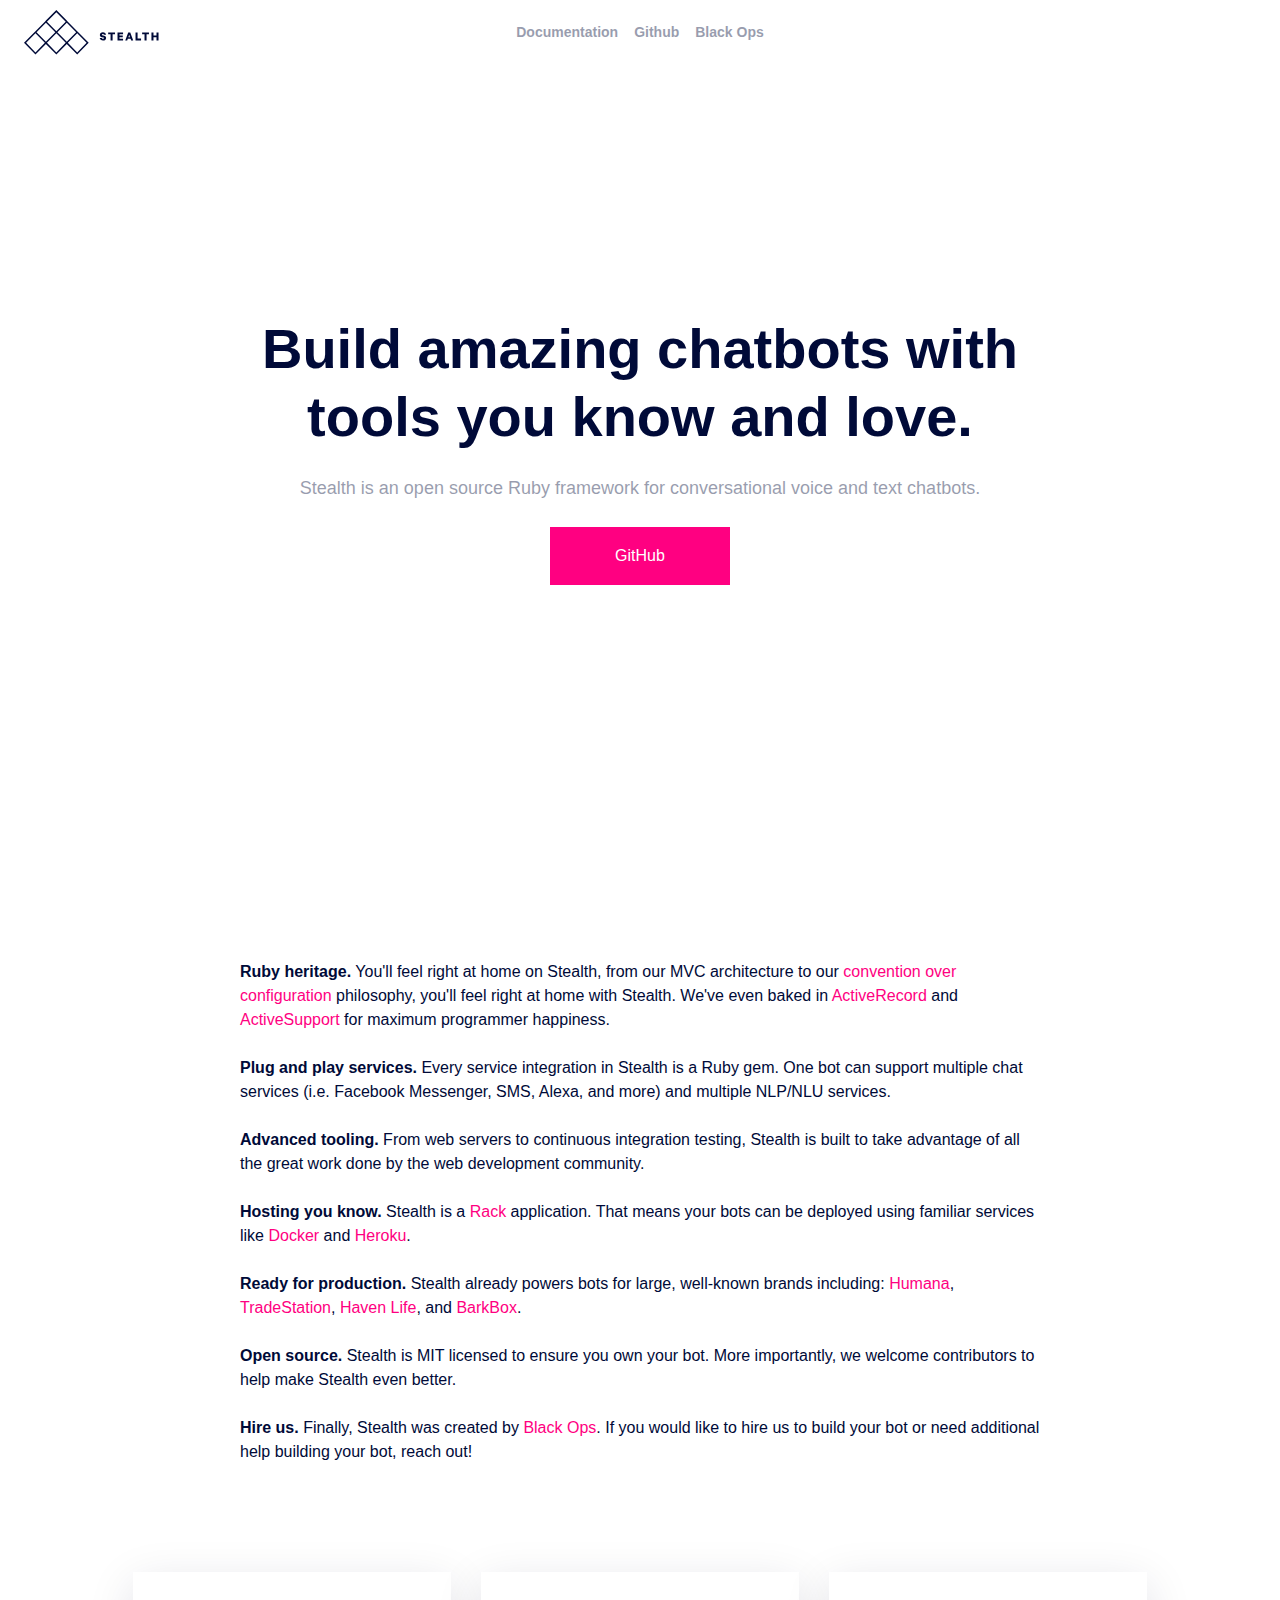
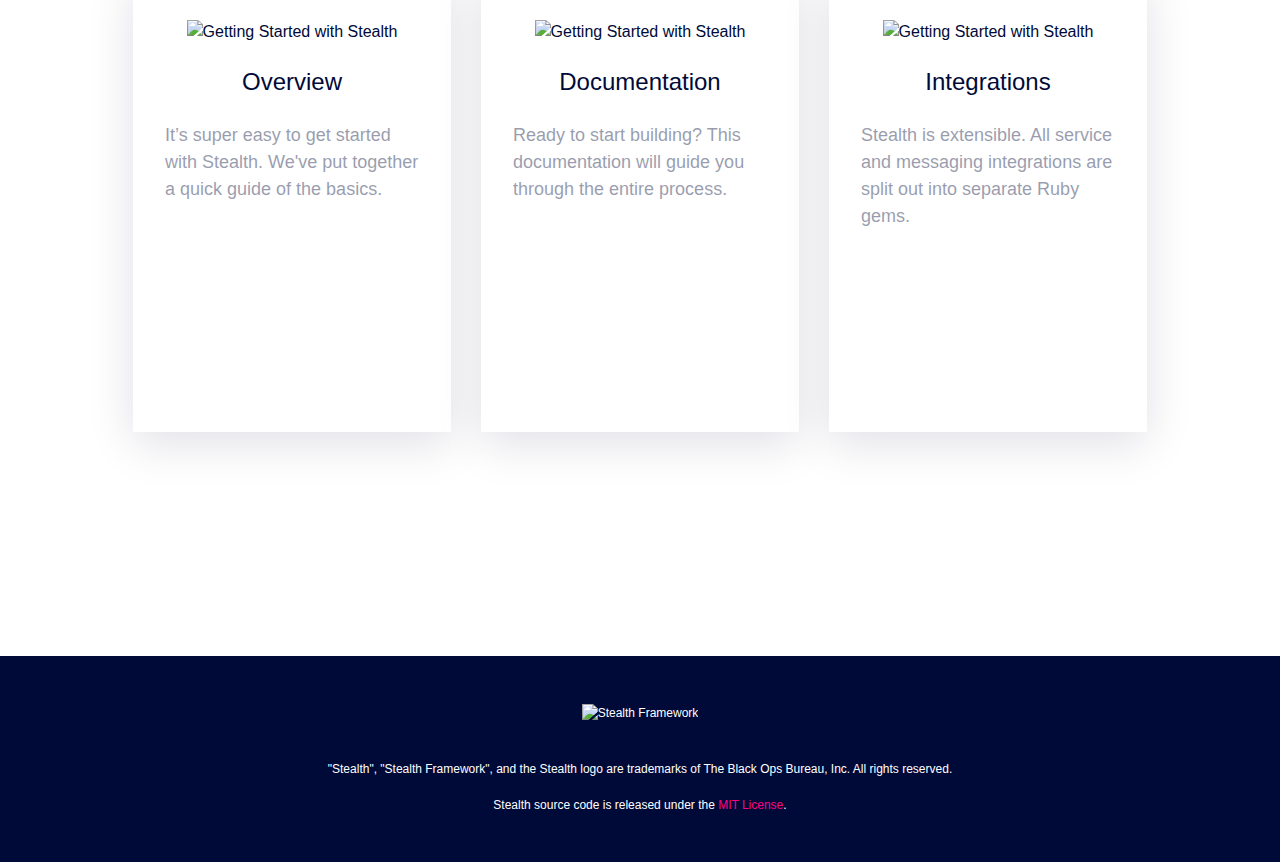
==== index.html @ ce64da05 "Adjust padding on tiles" ====
<!doctype html>
<html lang="en">
  <head>
    <meta charset="utf-8">
    <meta name="viewport" content="width=device-width, initial-scale=1, shrink-to-fit=no">
    <meta name="description" content="Stealth - Build amazing chatbots with tools you know and love.">
    <meta name="author" content="The Black Ops Bureau, Inc">

    <meta property="og:title" content="Stealth - Build amazing chatbots with tools you know and love.">
    <meta property="og:description" content="Stealth is an open source Ruby framework for conversational voice and text chatbots.">
    <meta property="og:image" content="https://hellostealth.github.io/images/meta.jpg">
    <meta property="og:url" content="https://hellostealth.org">

    <meta name="twitter:card" content="summary_large_image">
    <meta name="twitter:site" content="@whoisblackops">
    <meta name="twitter:creator" content="@whoisblackops">
    <meta name="twitter:title" content="Stealth - Build amazing chatbots with tools you know and love.">
    <meta name="twitter:description" content="Stealth is an open source Ruby framework for conversational voice and text chatbots.">
    <meta name="twitter:image" content="https://hellostealth.github.io/images/meta.jpg">

    <!-- Fav Icon -->

    <link rel="apple-touch-icon" sizes="57x57" href="https://hellostealth.github.io/images/apple-icon-57x57.png">
    <link rel="apple-touch-icon" sizes="60x60" href="https://hellostealth.github.io/images/apple-icon-60x60.png">
    <link rel="apple-touch-icon" sizes="72x72" href="https://hellostealth.github.io/images/apple-icon-72x72.png">
    <link rel="apple-touch-icon" sizes="76x76" href="https://hellostealth.github.io/images/apple-icon-76x76.png">
    <link rel="apple-touch-icon" sizes="114x114" href="https://hellostealth.github.io/images/apple-icon-114x114.png">
    <link rel="apple-touch-icon" sizes="120x120" href="https://hellostealth.github.io/images/apple-icon-120x120.png">
    <link rel="apple-touch-icon" sizes="144x144" href="https://hellostealth.github.io/images//apple-icon-144x144.png">
    <link rel="apple-touch-icon" sizes="152x152" href="https://hellostealth.github.io/images/apple-icon-152x152.png">
    <link rel="apple-touch-icon" sizes="180x180" href="https://hellostealth.github.io/images/apple-icon-180x180.png">
    <link rel="icon" type="image/png" sizes="192x192"  href="https://hellostealth.github.io/images/android-icon-192x192.png">
    <link rel="icon" type="image/png" sizes="32x32" href="https://hellostealth.github.io/images/favicon-32x32.png">
    <link rel="icon" type="image/png" sizes="96x96" href="https://hellostealth.github.io/images/favicon-96x96.png">
    <link rel="icon" type="image/png" sizes="16x16" href="https://hellostealth.github.io/images/favicon-16x16.png">
    <link rel="manifest" href="https://hellostealth.github.io/images/manifest.json">
    <!-- Fonts -->
    <link href="https://fonts.googleapis.com/css?family=Open+Sans" rel="stylesheet">
    <meta name="msapplication-TileColor" content="#ffffff">
    <meta name="msapplication-TileImage" content="https://hellostealth.github.io/images/ms-icon-144x144.png">
    <meta name="theme-color" content="#ffffff">

    <title>Stealth - Build amazing chatbots with tools you know and love.</title>

    <!-- Bootstrap core CSS -->
    <link rel="stylesheet" href="https://maxcdn.bootstrapcdn.com/bootstrap/4.0.0/css/bootstrap.min.css" integrity="sha384-Gn5384xqQ1aoWXA+058RXPxPg6fy4IWvTNh0E263XmFcJlSAwiGgFAW/dAiS6JXm" crossorigin="anonymous">

    <!-- Custom styles for this template -->
    <link href="css/stealth.css" rel="stylesheet">
    <link href="css/iconic-bootstrap.css" rel="stylesheet">
  </head>

  <body>

    <header>
      <nav class="navbar navbar-expand-lg navbar-light fixed-top py-3 px-4">

        <a href="/" class="navbar-brand"><img src="images/logo.svg" alt="Stealth Framework"></a>

        <button class="navbar-toggler" type="button" data-toggle="collapse" data-target="#navbarCollapse" aria-controls="navbarCollapse" aria-expanded="false" aria-label="Toggle navigation">
          <span class="navbar-toggler-icon"></span>
        </button>

        <div class="collapse navbar-collapse" id="navbarCollapse">
          <ul class="navbar-nav m-auto text-center">
            <li class="nav-item"><a href="/docs" class="nav-link">Documentation</a></li>
            <li class="nav-item"><a href="https://github.com/hellostealth/stealth" class="nav-link">Github</a></li>
            <li class="nav-item"><a href="https://whoisblackops.com/" class="nav-link">Black Ops</a></li>
          </ul>
        </div>

      </nav>
    </header>


    <div class="d-flex align-items-center overflow-hidden p-md-5 start-nav-change text-center glitch-holder height-100">
      <div class="col-lg-8 p-md-0 mx-auto my-5">
        <h1 class="display-4 font-weight-bold">
          Build amazing chatbots with tools you know and love.
        </h1>
        <p class="lead font-weight-normal">Stealth is an open source Ruby framework for conversational voice and text chatbots.</p>
        <a class="btn btn-primary" href="https://github.com/hellostealth/stealth"><span class="iconic iconic-social-github" title="star" aria-hidden="true"></span> GitHub</a>
      </div>
    </div>

    <div class="container">
      <ul class="value-prop-list">
        <li class="value-prop-list-item"><strong>Ruby heritage.</strong>  You'll feel right at home on Stealth, from our MVC architecture to our <a href="https://en.wikipedia.org/wiki/Convention_over_configuration">convention over configuration</a> philosophy, you'll feel right at home with Stealth. We've even baked in <a href="http://guides.rubyonrails.org/active_record_basics.html">ActiveRecord</a> and <a href="http://guides.rubyonrails.org/active_support_core_extensions.html">ActiveSupport</a> for maximum programmer happiness.</li>
        <li class="value-prop-list-item"><strong>Plug and play services.</strong> Every service integration in Stealth is a Ruby gem. One bot can support multiple chat services (i.e. Facebook Messenger, SMS, Alexa, and more) and multiple NLP/NLU services.</li>
        <li class="value-prop-list-item"><strong>Advanced tooling.</strong> From web servers to continuous integration testing, Stealth is built to take advantage of all the great work done by the web development community.</li>
        <li class="value-prop-list-item"><strong>Hosting you know.</strong> Stealth is a <a href="http://rack.github.io">Rack</a> application. That means your bots can be deployed using familiar services like <a href="https://www.docker.com">Docker</a> and <a href="https://www.heroku.com">Heroku</a>.</li>
        <li class="value-prop-list-item"><strong>Ready for production.</strong> Stealth already powers bots for large, well-known brands including: <a href="https://www.humana.com">Humana</a>, <a href="https://www.tradestation.com">TradeStation</a>, <a href="https://www.havenlife.com">Haven Life</a>, and <a href="https://www.barkbox.com">BarkBox</a>.</li>
        <li class="value-prop-list-item"><strong>Open source.</strong> Stealth is MIT licensed to ensure you own your bot. More importantly, we welcome contributors to help make Stealth even better.</li>
        <li class="value-prop-list-item"><strong>Hire us.</strong> Finally, Stealth was created by <a href="https://www.whoisblackops.com">Black Ops</a>. If you would like to hire us to build your bot or need additional help building your bot, reach out!</li>
      </ul>

      <div class="mt-4 p-5 items">
        <div class="row">
          <a href="docs/#introduction" class="block col-sm-12 col-md-6 col-lg-4 mb-5">
            <div class="px-3 py-5 text-center item">
              <img src="images/getting-started.svg" alt="Getting Started with Stealth" class="mb-4">
              <h4 class='mb-3'>Overview</h4>
              <p class="lead text-left px-3">It’s super easy to get started with Stealth. We've put together a quick guide of the basics.</p>
            </div>
          </a>
          <a href="docs/index.html" class="block col-sm-12 col-md-6 col-lg-4 mb-5">
            <div class="px-3 py-5 text-center item">
              <img src="images/docs.svg" alt="Getting Started with Stealth" class="mb-4">
              <h4 class='mb-3'>Documentation</h4>
              <p class="lead text-left px-3">Ready to start building? This documentation will guide you through the entire process.</p>
            </div>
          </a>
          <a href="docs/index.html#messaging_integrations" class="block col-sm-12 col-md-6 col-lg-4 mb-5">
            <div class="px-3 py-5 text-center item">
              <img src="images/drivers.svg" alt="Getting Started with Stealth" class="mb-4">
              <h4 class='mb-3'>Integrations</h4>
              <p class="lead text-left px-3">Stealth is extensible. All service and messaging integrations are split out into separate Ruby gems.</p>
            </div>
          </a>
        </div>

      </div>
    </div>


    <footer class="py-5">
      <div class="container">
        <div class="row">
          <div class="col-12 col-md">
            <img src="images/logo-footer@2x.png" alt="Stealth Framework"><br /><br />
            "Stealth", "Stealth Framework", and the Stealth logo are trademarks of The Black Ops Bureau, Inc. All rights reserved.<br /><br />
            Stealth source code is released under the <a href="https://opensource.org/licenses/MIT">MIT License</a>.
          </div>
        </div>
      </div>
    </footer>


    <script src="https://code.jquery.com/jquery-3.2.1.slim.min.js" integrity="sha384-KJ3o2DKtIkvYIK3UENzmM7KCkRr/rE9/Qpg6aAZGJwFDMVNA/GpGFF93hXpG5KkN" crossorigin="anonymous"></script>
    <script src="https://cdnjs.cloudflare.com/ajax/libs/popper.js/1.12.9/umd/popper.min.js" integrity="sha384-ApNbgh9B+Y1QKtv3Rn7W3mgPxhU9K/ScQsAP7hUibX39j7fakFPskvXusvfa0b4Q" crossorigin="anonymous"></script>
    <script src="https://maxcdn.bootstrapcdn.com/bootstrap/4.0.0/js/bootstrap.min.js" integrity="sha384-JZR6Spejh4U02d8jOt6vLEHfe/JQGiRRSQQxSfFWpi1MquVdAyjUar5+76PVCmYl" crossorigin="anonymous"></script>
  </body>
</html>
---- css/stealth.css ----
/* Globals */

body {
  font-family: -apple-system,BlinkMacSystemFont,"Segoe UI",Roboto,"Helvetica Neue",Arial,sans-serif,"Apple Color Emoji","Segoe UI Emoji","Segoe UI Symbol";
  color: #000A38;
  background-image: url('../images/pattern.png');
}

// View Height
.height-25{min-height: 25vh;}
.height-50{min-height: 50vh;}
.height-65{min-height: 65vh;}
.height-75{min-height: 75vh;}
.height-100{min-height: 100vh;}

/* Headers */

h1, h2, h3 {
  color: #000A38;
}

@media only screen and (max-width: 768px) {
    .display-4{
      font-size: 2.5rem !important;
    }
}

p.lead {
  opacity: .40;
  font-size: 18px;
  margin: 25px 0;
}

/* Nav */

nav.navbar {
  background: #FFF;
  transition: background 350ms cubic-bezier(0.23, 1, 0.32, 1);
}
nav.navbar .navbar-brand img {
  width: 135px;
}
@media (min-width: 992px) {
  nav.navbar .navbar-brand {
    position: absolute;
  }
}
nav.navbar .navbar-toggler {
  border: none;
}
nav.navbar .navbar-toggler:focus {
  box-shadow: none !important;
  outline: 0px;
}
nav.navbar a.nav-link {
  font-weight: 700 !important;
  color: #000A38 !important;
  opacity: .40;
  font-size: 14px;
  line-height: 1.2;
}
nav.navbar a.nav-link.active {
  color: #000;
}



/* btns */

.btn {
  border-radius: 0;
  padding: 1rem 4rem;
}

.btn.btn-primary {
  background-color: #FF0081;
  border-color: #FF0081
}

/* Links */

a.block {
  color: inherit;
  text-decoration: inherit;
  transition: all .2s ease-in-out;
}

a:hover {
  color: inherit;
  text-decoration: inherit;
  transform: scale(1.05);
}

a:active {
  color: inherit;
  text-decoration: inherit;
}

/*
 * Custom translucent site header
 */

.site-header {}

.site-header .logo img {
  width: 146px;
}

.site-header a {}

.site-header ul {
  list-style: none;
  margin: 0;
}

.site-header ul li {
  display: inline-block;
  padding: 20px;
}

.site-header ul li a, .site-header ul li a:visited {
  color: #000A38;
  font-size: 12px;
  letter-spacing: 1px;
  font-weight: 600;
  text-transform: uppercase;
}

.site-header ul li a:hover {
  border-bottom: 2px solid #000A38;
}

.site-header ul li:last-child {
  margin-right: 0;
}

.site-header a:hover {}

ul.value-prop-list {
  max-width: 800px;
  margin: 60px auto;
  padding: 0;
  list-style-type: none;
}

ul.value-prop-list li {
  font-size: 16px;
  line-height: 24px;
  margin-bottom: 24px;
}

ul.value-prop-list li a, ul.value-prop-list li a:visited {
  color: #FF0081;
}

.items {
  margin-bottom: 8rem;
}

.items .item {
  min-height: 460px;
  background: #FFFFFF;
  box-shadow: 0 12px 44px 0 rgba(0, 10, 56, 0.12);
}

.items .item img {
  width: 200px;
}

.items .item h4 {
  color: #000A38;
}

/* Nav */

nav.site-header {
  background: rgba(255, 255, 255, 0.9);
}

/* Footer */

footer {
  padding: 25px 0;
  background: #000A38;
  color: #FFF;
  font-size: 12px;
  font-weight: 300;
  text-align: center;
}

footer img {
  margin-bottom: 20px;
  width: 47px;
}

footer a, footer a:visited {
  color: #FF0081;
}

.flex-equal>* {
  -ms-flex: 1;
  -webkit-box-flex: 1;
  flex: 1;
}

@media (min-width: 768px) {
  .flex-md-equal>* {
    -ms-flex: 1;
    -webkit-box-flex: 1;
    flex: 1;
  }
}

.overflow-hidden {
  overflow: hidden;
}
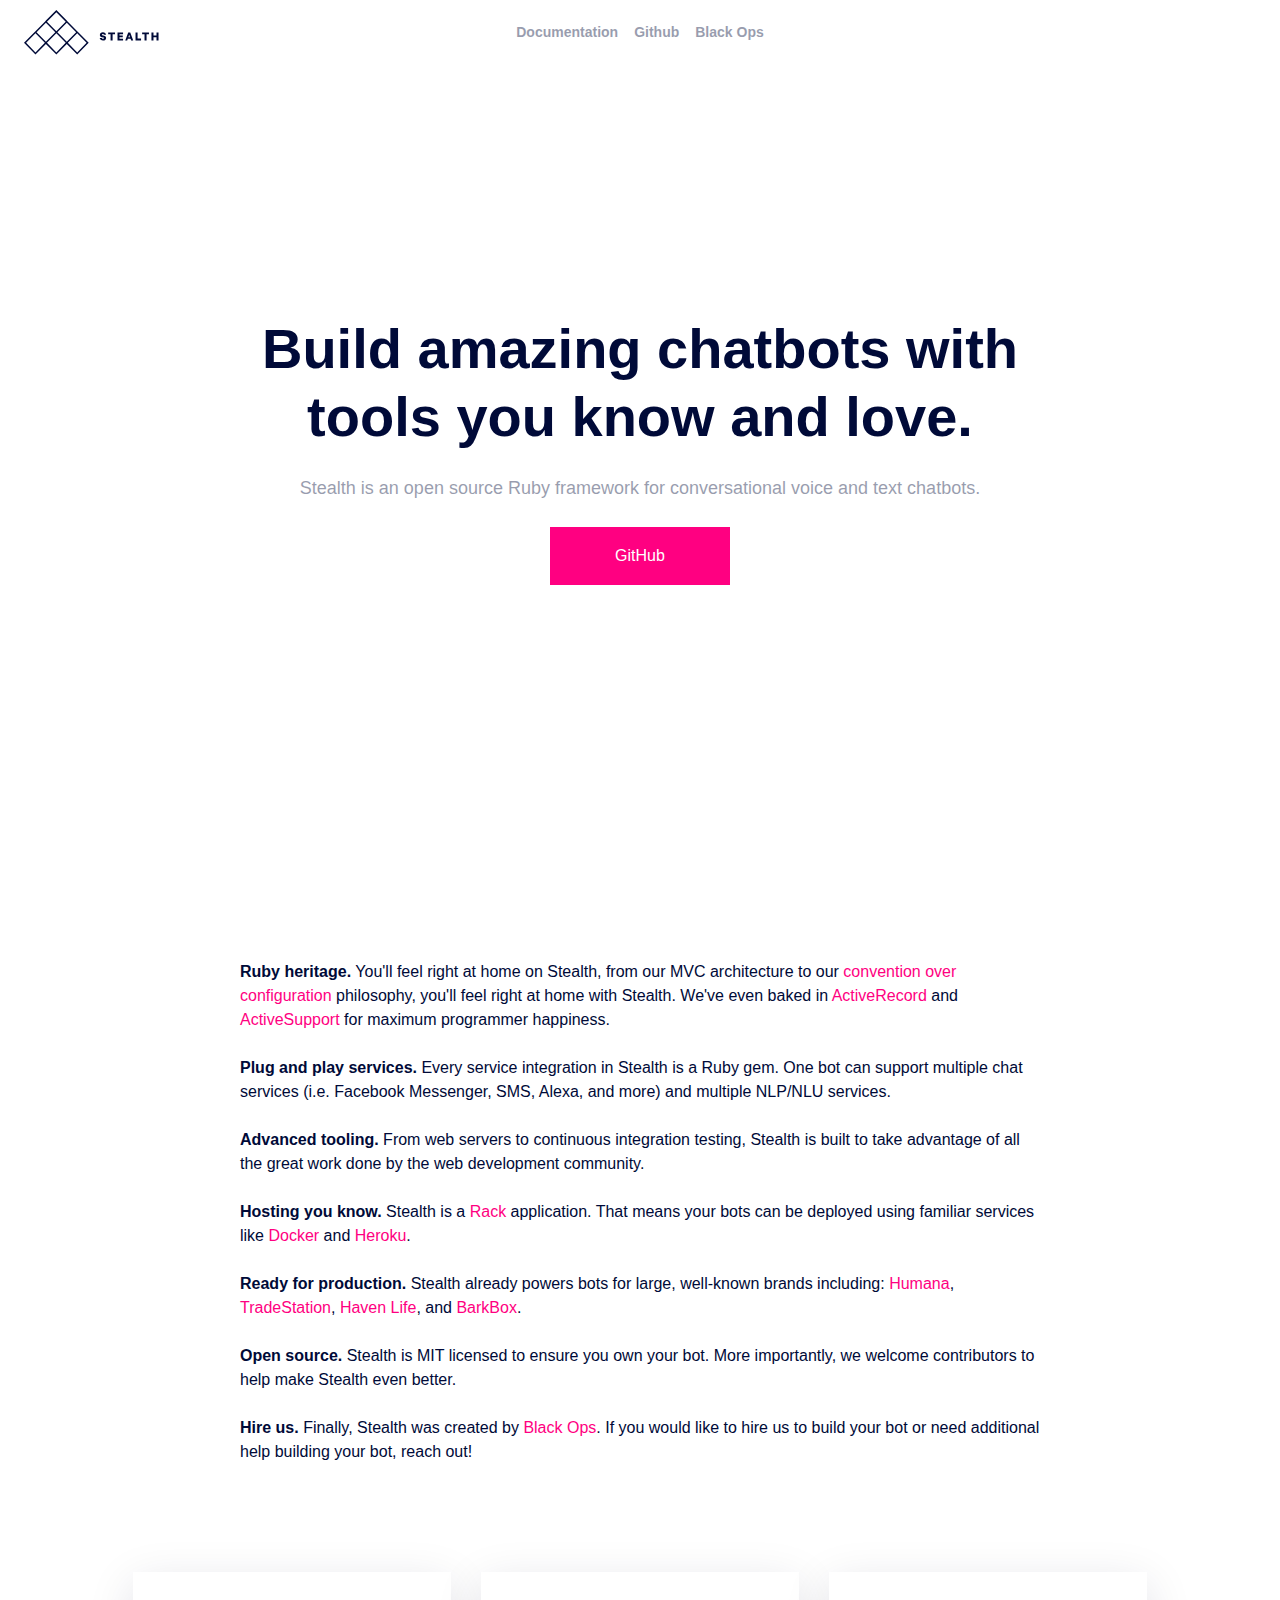
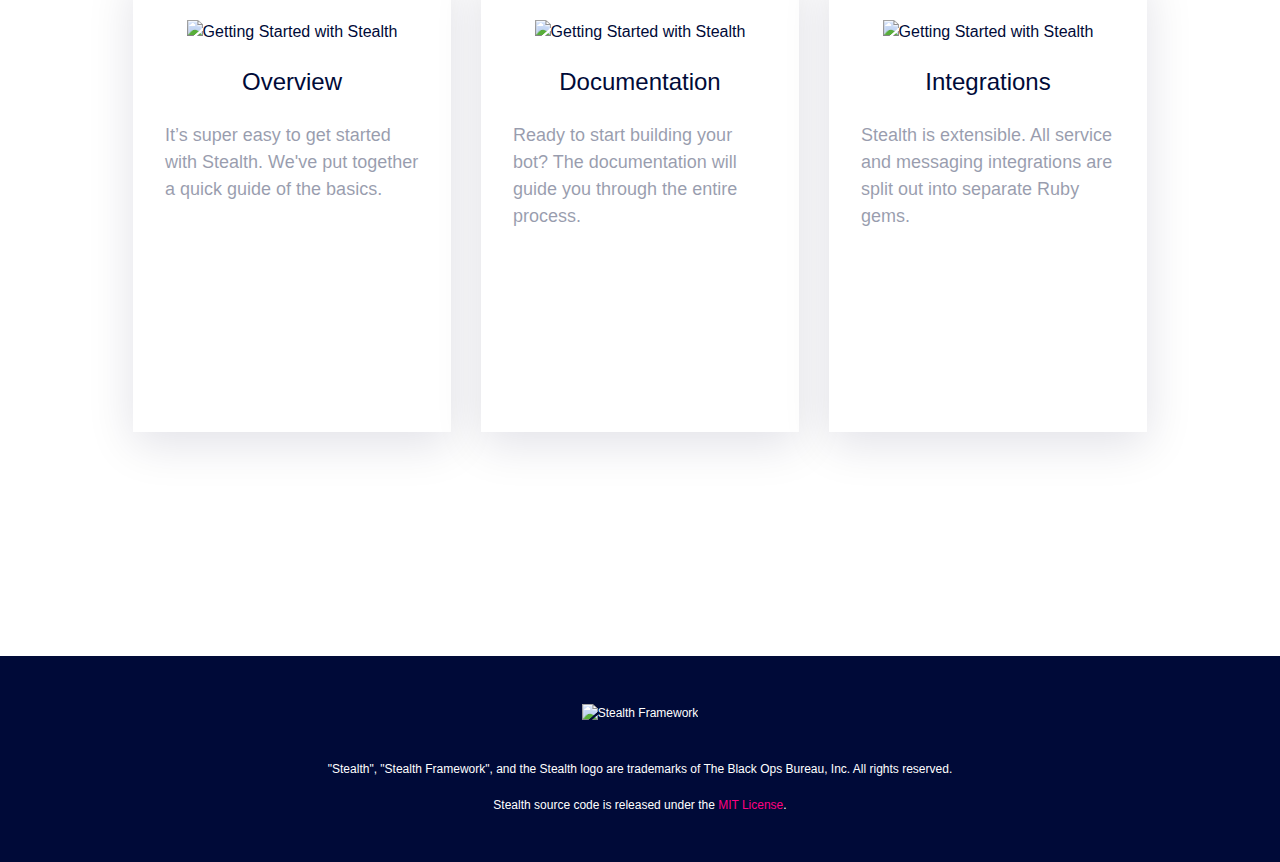
==== commit dbd9ecc3: "More copy tweak" ====
--- a/index.html
+++ b/index.html
@@ -107,7 +107,7 @@
             <div class="px-3 py-5 text-center item">
               <img src="images/docs.svg" alt="Getting Started with Stealth" class="mb-4">
               <h4 class='mb-3'>Documentation</h4>
-              <p class="lead text-left px-3">Ready to start building? This documentation will guide you through the entire process.</p>
+              <p class="lead text-left px-3">Ready to start building your bot? The documentation will guide you through the entire process.</p>
             </div>
           </a>
           <a href="docs/index.html#messaging_integrations" class="block col-sm-12 col-md-6 col-lg-4 mb-5">
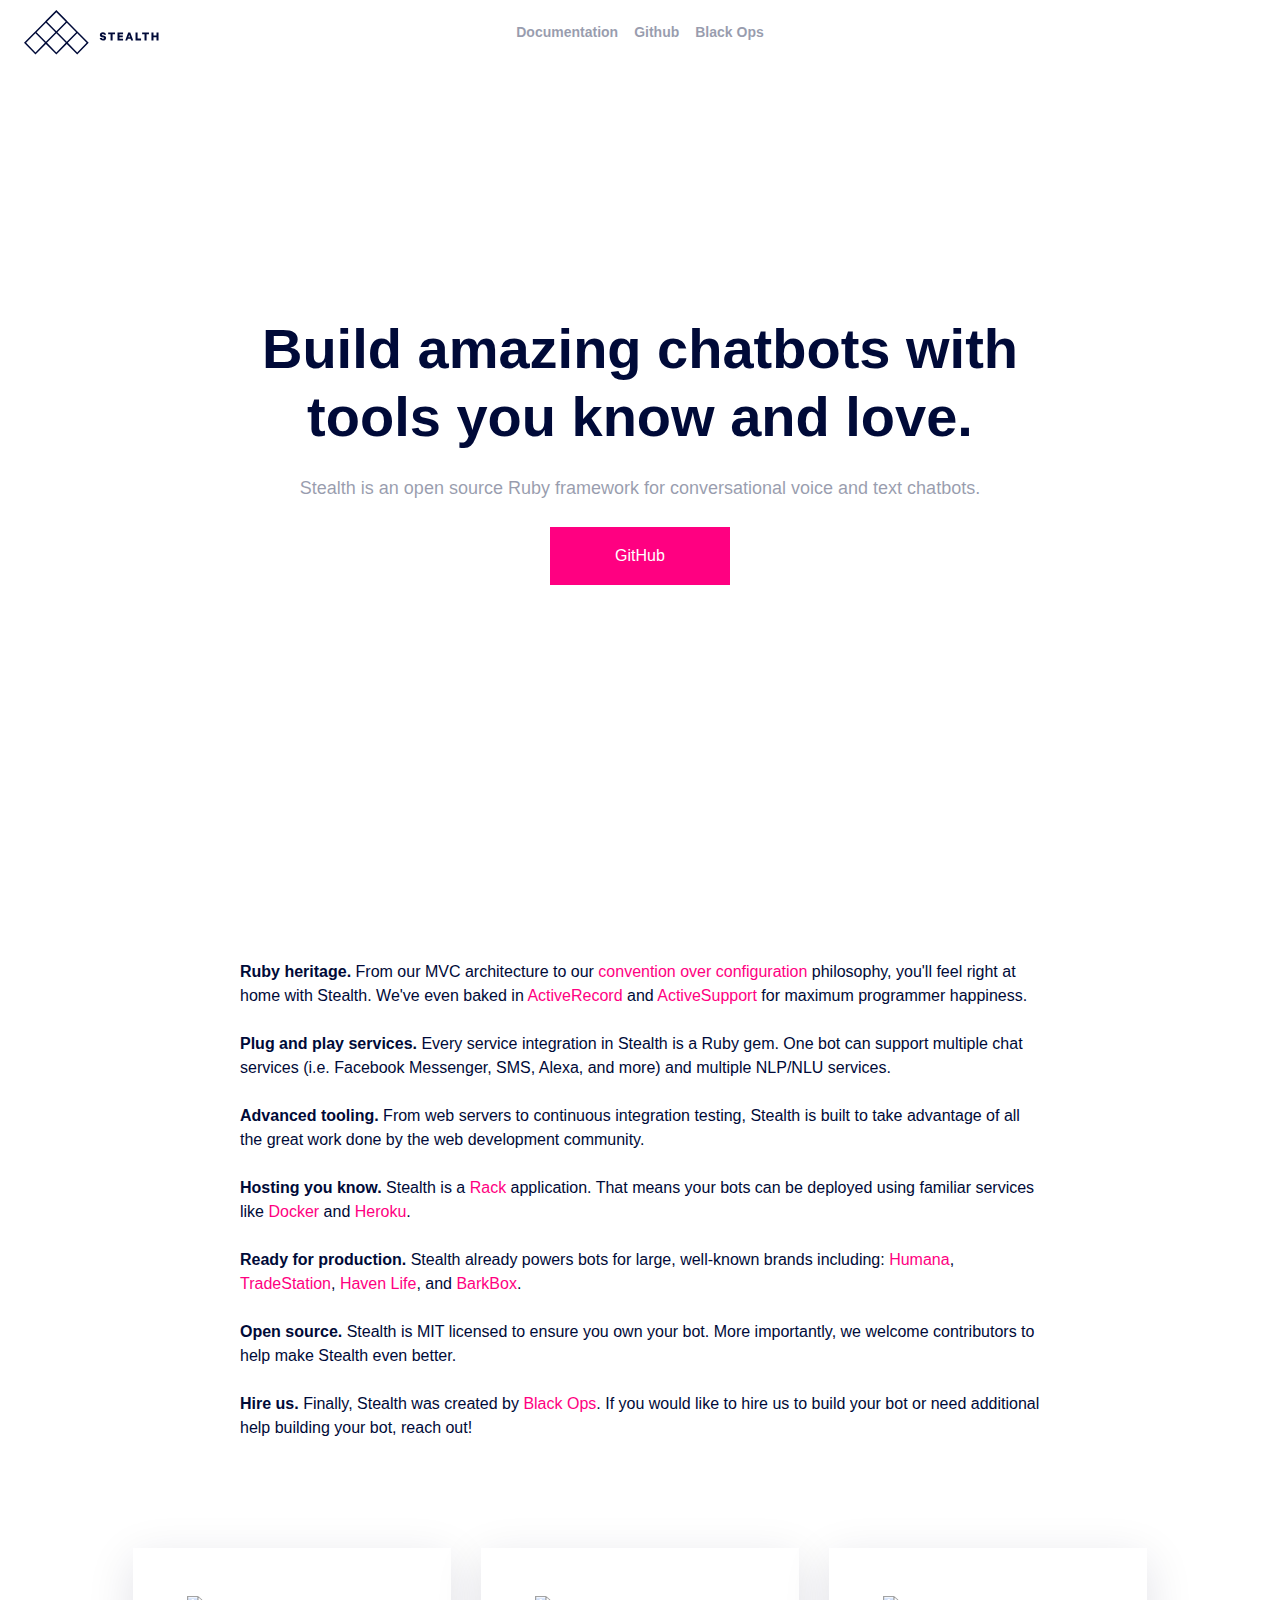
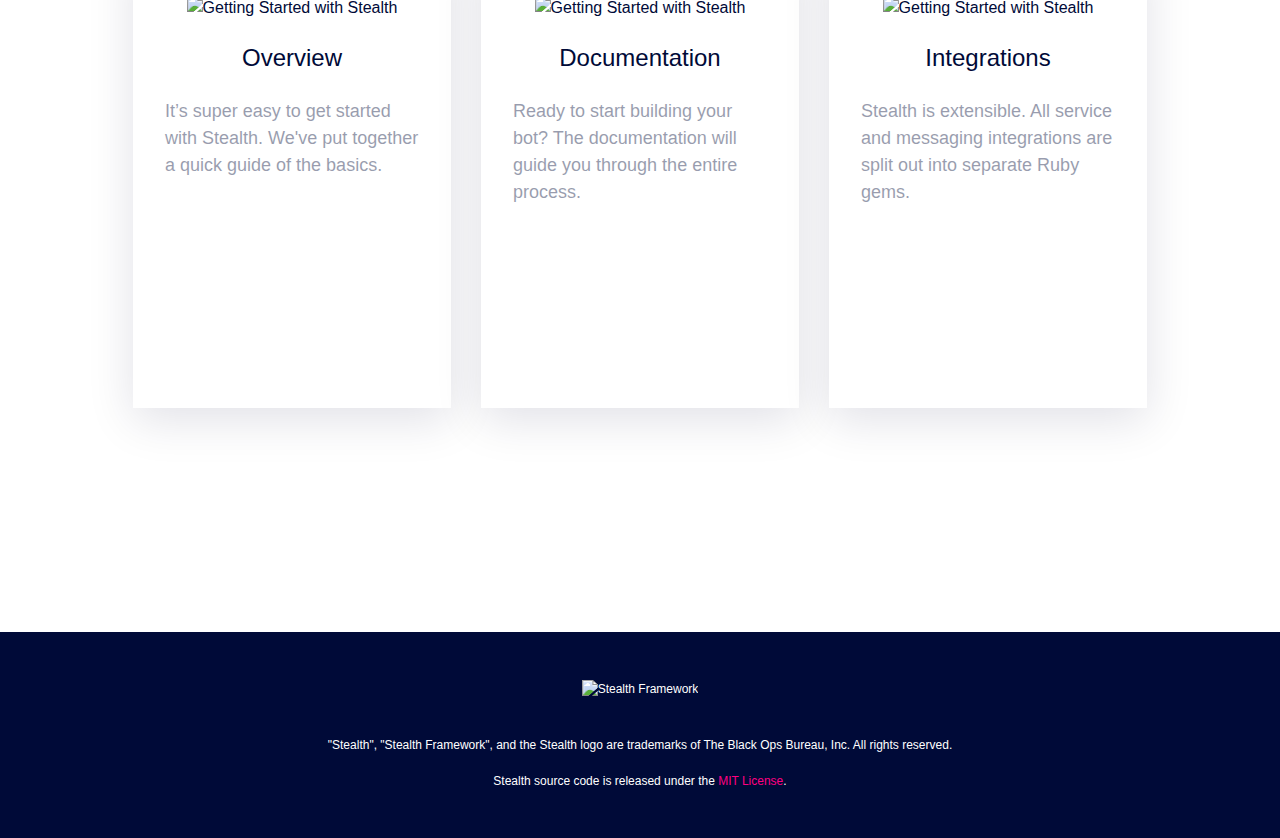
==== commit 16c3adb8: "Redundant" ====
--- a/index.html
+++ b/index.html
@@ -85,7 +85,7 @@
 
     <div class="container">
       <ul class="value-prop-list">
-        <li class="value-prop-list-item"><strong>Ruby heritage.</strong>  You'll feel right at home on Stealth, from our MVC architecture to our <a href="https://en.wikipedia.org/wiki/Convention_over_configuration">convention over configuration</a> philosophy, you'll feel right at home with Stealth. We've even baked in <a href="http://guides.rubyonrails.org/active_record_basics.html">ActiveRecord</a> and <a href="http://guides.rubyonrails.org/active_support_core_extensions.html">ActiveSupport</a> for maximum programmer happiness.</li>
+        <li class="value-prop-list-item"><strong>Ruby heritage.</strong> From our MVC architecture to our <a href="https://en.wikipedia.org/wiki/Convention_over_configuration">convention over configuration</a> philosophy, you'll feel right at home with Stealth. We've even baked in <a href="http://guides.rubyonrails.org/active_record_basics.html">ActiveRecord</a> and <a href="http://guides.rubyonrails.org/active_support_core_extensions.html">ActiveSupport</a> for maximum programmer happiness.</li>
         <li class="value-prop-list-item"><strong>Plug and play services.</strong> Every service integration in Stealth is a Ruby gem. One bot can support multiple chat services (i.e. Facebook Messenger, SMS, Alexa, and more) and multiple NLP/NLU services.</li>
         <li class="value-prop-list-item"><strong>Advanced tooling.</strong> From web servers to continuous integration testing, Stealth is built to take advantage of all the great work done by the web development community.</li>
         <li class="value-prop-list-item"><strong>Hosting you know.</strong> Stealth is a <a href="http://rack.github.io">Rack</a> application. That means your bots can be deployed using familiar services like <a href="https://www.docker.com">Docker</a> and <a href="https://www.heroku.com">Heroku</a>.</li>
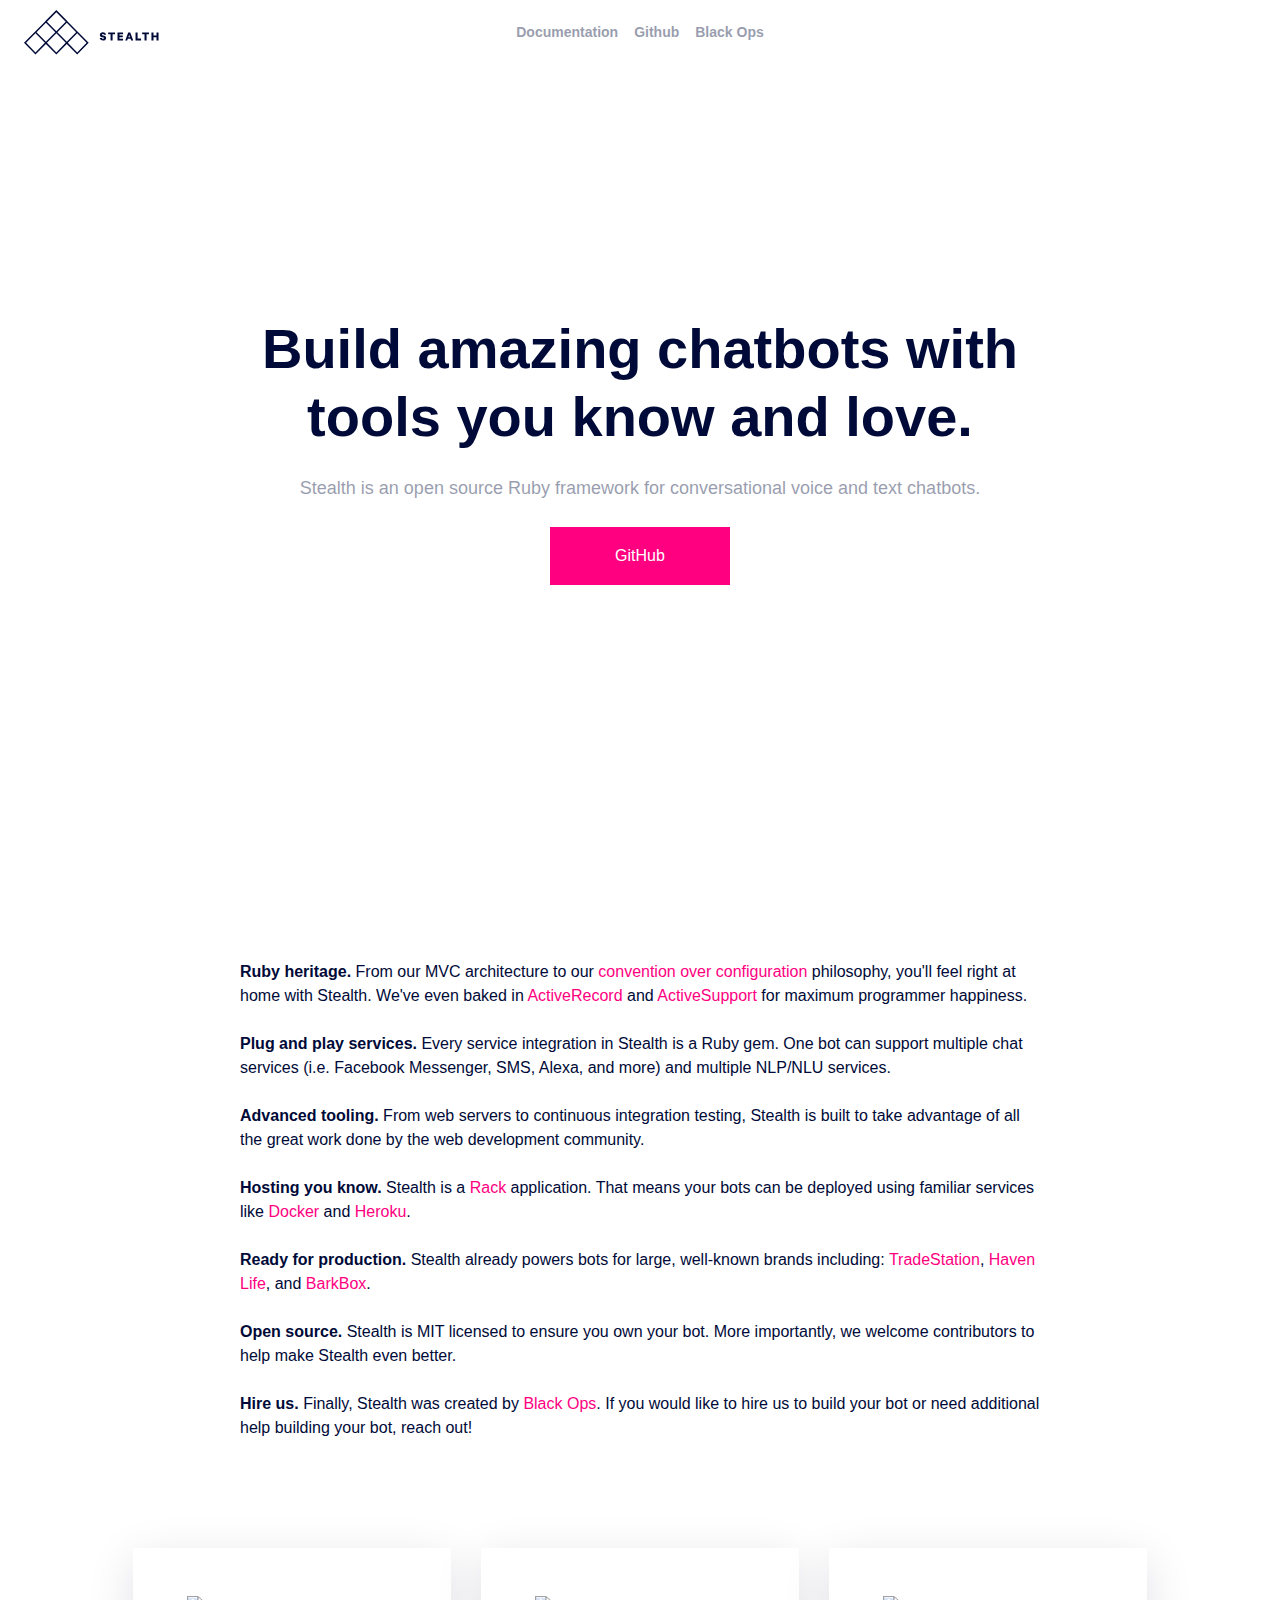
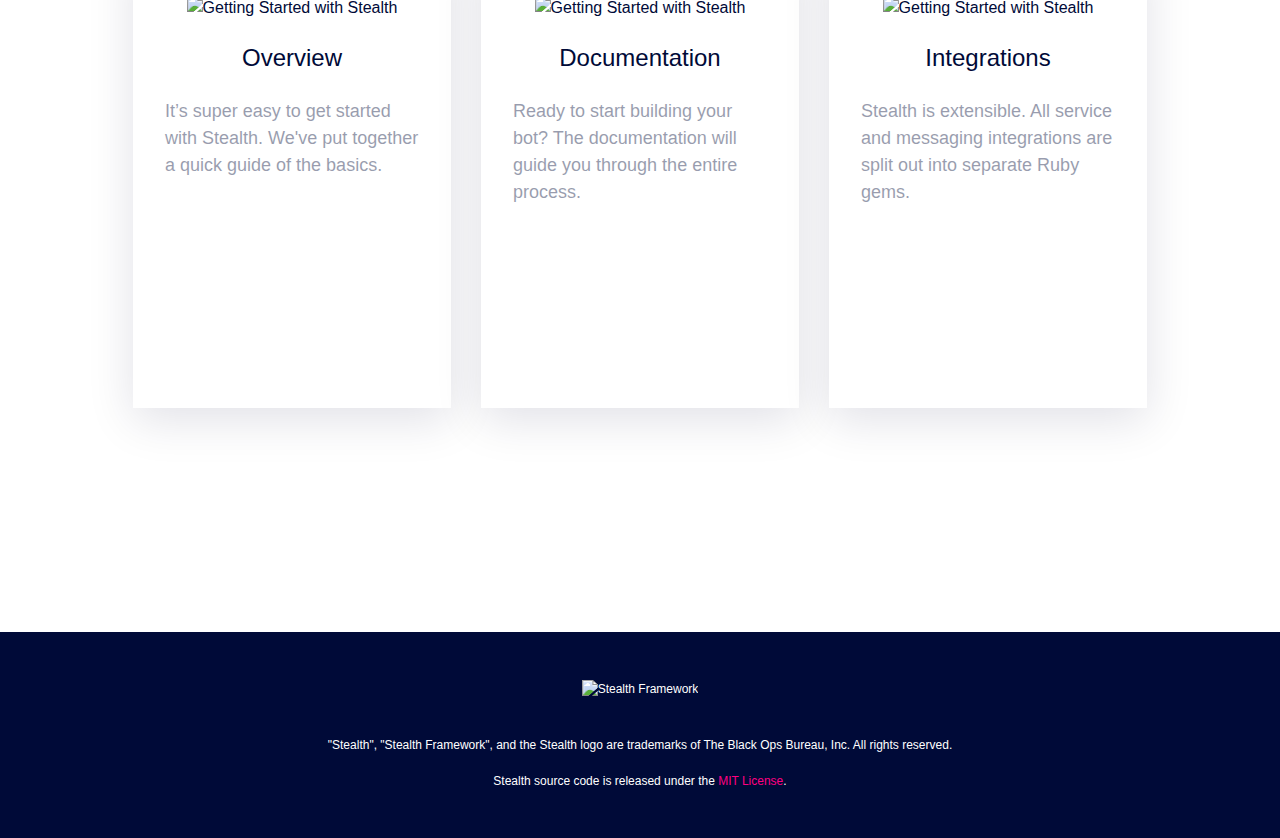
==== commit 8ee789b0: "Remove also" ====
--- a/index.html
+++ b/index.html
@@ -75,7 +75,7 @@
 
     <div class="d-flex align-items-center overflow-hidden p-md-5 start-nav-change text-center glitch-holder height-100">
       <div class="col-lg-8 p-md-0 mx-auto my-5">
-        <h1 class="display-4 font-weight-bold">
+        <h1 id="main-heading" class="display-4 font-weight-bold">
           Build amazing chatbots with tools you know and love.
         </h1>
         <p class="lead font-weight-normal">Stealth is an open source Ruby framework for conversational voice and text chatbots.</p>
@@ -89,7 +89,7 @@
         <li class="value-prop-list-item"><strong>Plug and play services.</strong> Every service integration in Stealth is a Ruby gem. One bot can support multiple chat services (i.e. Facebook Messenger, SMS, Alexa, and more) and multiple NLP/NLU services.</li>
         <li class="value-prop-list-item"><strong>Advanced tooling.</strong> From web servers to continuous integration testing, Stealth is built to take advantage of all the great work done by the web development community.</li>
         <li class="value-prop-list-item"><strong>Hosting you know.</strong> Stealth is a <a href="http://rack.github.io">Rack</a> application. That means your bots can be deployed using familiar services like <a href="https://www.docker.com">Docker</a> and <a href="https://www.heroku.com">Heroku</a>.</li>
-        <li class="value-prop-list-item"><strong>Ready for production.</strong> Stealth already powers bots for large, well-known brands including: <a href="https://www.humana.com">Humana</a>, <a href="https://www.tradestation.com">TradeStation</a>, <a href="https://www.havenlife.com">Haven Life</a>, and <a href="https://www.barkbox.com">BarkBox</a>.</li>
+        <li class="value-prop-list-item"><strong>Ready for production.</strong> Stealth already powers bots for large, well-known brands including: <a href="https://www.tradestation.com">TradeStation</a>, <a href="https://www.havenlife.com">Haven Life</a>, and <a href="https://www.barkbox.com">BarkBox</a>.</li>
         <li class="value-prop-list-item"><strong>Open source.</strong> Stealth is MIT licensed to ensure you own your bot. More importantly, we welcome contributors to help make Stealth even better.</li>
         <li class="value-prop-list-item"><strong>Hire us.</strong> Finally, Stealth was created by <a href="https://www.whoisblackops.com">Black Ops</a>. If you would like to hire us to build your bot or need additional help building your bot, reach out!</li>
       </ul>
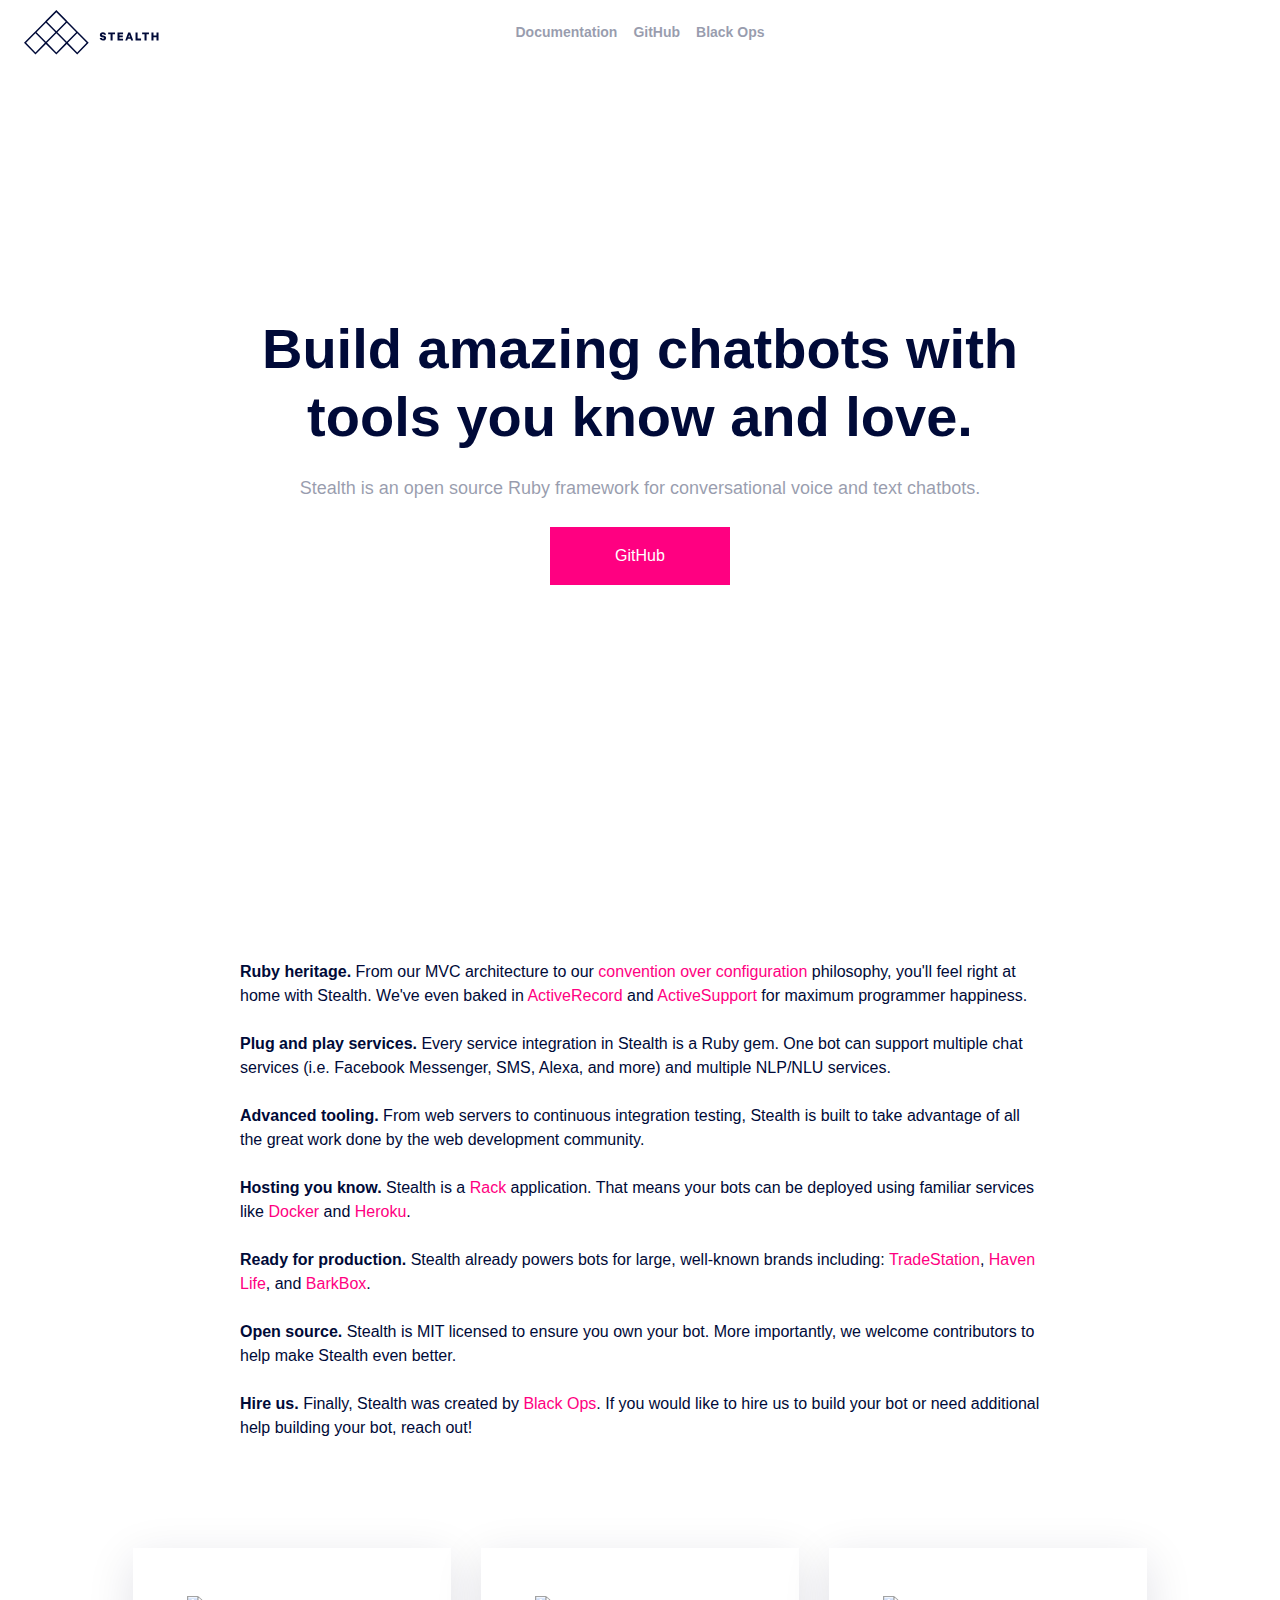
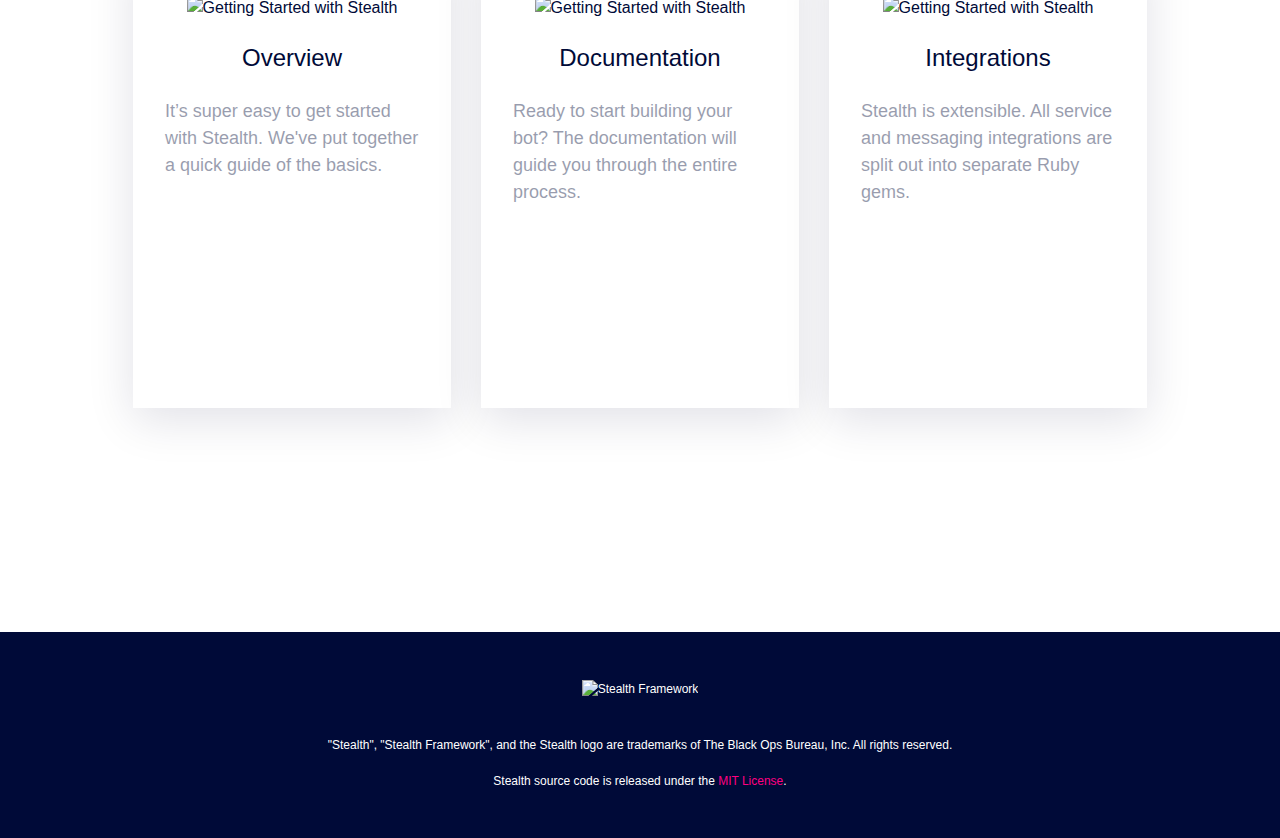
==== commit 2ae9038a: "Fix GitHub spelling in navbar" ====
--- a/index.html
+++ b/index.html
@@ -64,7 +64,7 @@
         <div class="collapse navbar-collapse" id="navbarCollapse">
           <ul class="navbar-nav m-auto text-center">
             <li class="nav-item"><a href="/docs" class="nav-link">Documentation</a></li>
-            <li class="nav-item"><a href="https://github.com/hellostealth/stealth" class="nav-link">Github</a></li>
+            <li class="nav-item"><a href="https://github.com/hellostealth/stealth" class="nav-link">GitHub</a></li>
             <li class="nav-item"><a href="https://whoisblackops.com/" class="nav-link">Black Ops</a></li>
           </ul>
         </div>
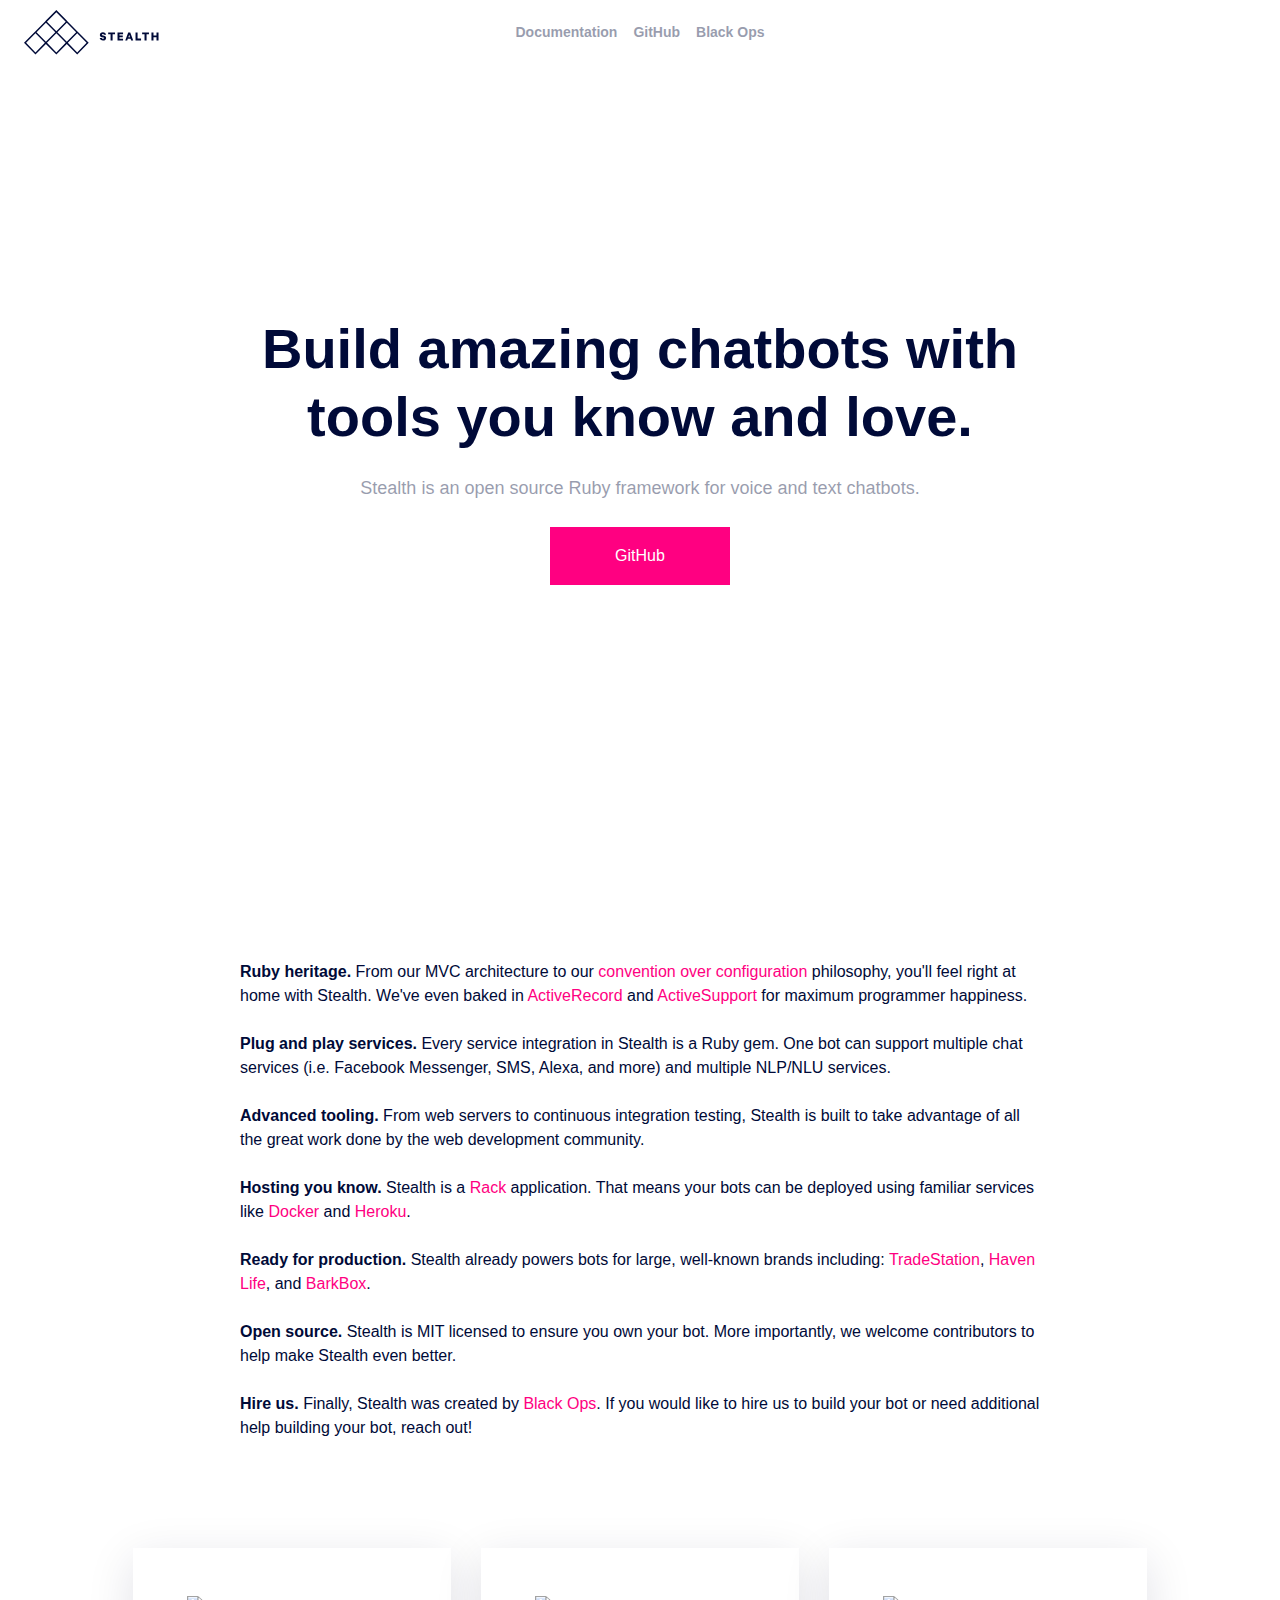
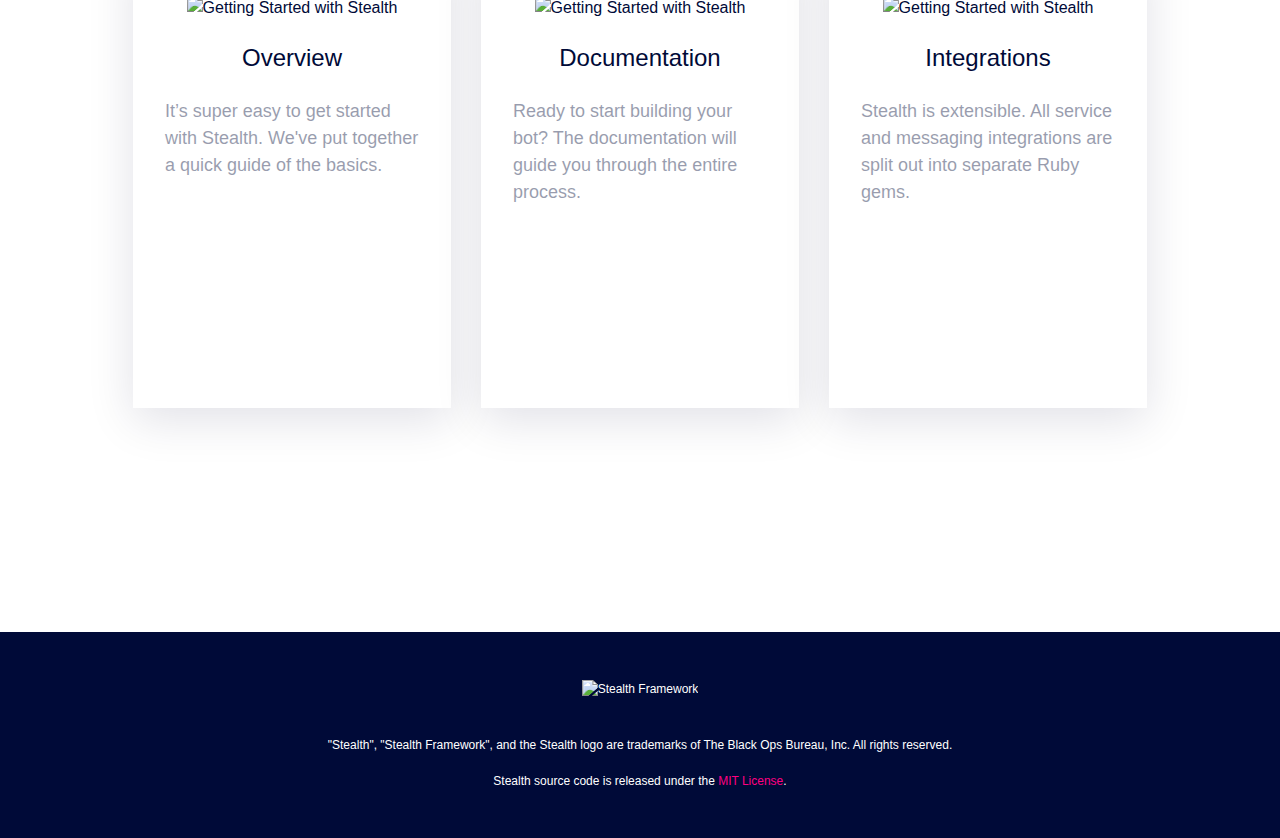
==== commit 16e43e0a: "Remove redundant copy" ====
--- a/index.html
+++ b/index.html
@@ -1,21 +1,31 @@
 <!doctype html>
 <html lang="en">
   <head>
+
+    <!-- Global site tag (gtag.js) - Google Analytics -->
+    <script async src="https://www.googletagmanager.com/gtag/js?id=UA-71849797-4"></script>
+    <script>
+      window.dataLayer = window.dataLayer || [];
+      function gtag(){dataLayer.push(arguments);}
+      gtag('js', new Date());
+      gtag('config', 'UA-71849797-4');
+    </script>
+
     <meta charset="utf-8">
     <meta name="viewport" content="width=device-width, initial-scale=1, shrink-to-fit=no">
     <meta name="description" content="Stealth - Build amazing chatbots with tools you know and love.">
     <meta name="author" content="The Black Ops Bureau, Inc">
 
     <meta property="og:title" content="Stealth - Build amazing chatbots with tools you know and love.">
-    <meta property="og:description" content="Stealth is an open source Ruby framework for conversational voice and text chatbots.">
+    <meta property="og:description" content="Stealth is an open source Ruby framework for voice and text chatbots.">
     <meta property="og:image" content="https://hellostealth.github.io/images/meta.jpg">
     <meta property="og:url" content="https://hellostealth.org">
 
     <meta name="twitter:card" content="summary_large_image">
-    <meta name="twitter:site" content="@whoisblackops">
-    <meta name="twitter:creator" content="@whoisblackops">
+    <meta name="twitter:site" content="@hellostealth">
+    <meta name="twitter:creator" content="@hellostealth">
     <meta name="twitter:title" content="Stealth - Build amazing chatbots with tools you know and love.">
-    <meta name="twitter:description" content="Stealth is an open source Ruby framework for conversational voice and text chatbots.">
+    <meta name="twitter:description" content="Stealth is an open source Ruby framework for voice and text chatbots.">
     <meta name="twitter:image" content="https://hellostealth.github.io/images/meta.jpg">
 
     <!-- Fav Icon -->
@@ -78,7 +88,7 @@
         <h1 id="main-heading" class="display-4 font-weight-bold">
           Build amazing chatbots with tools you know and love.
         </h1>
-        <p class="lead font-weight-normal">Stealth is an open source Ruby framework for conversational voice and text chatbots.</p>
+        <p class="lead font-weight-normal">Stealth is an open source Ruby framework for voice and text chatbots.</p>
         <a class="btn btn-primary" href="https://github.com/hellostealth/stealth"><span class="iconic iconic-social-github" title="star" aria-hidden="true"></span> GitHub</a>
       </div>
     </div>
